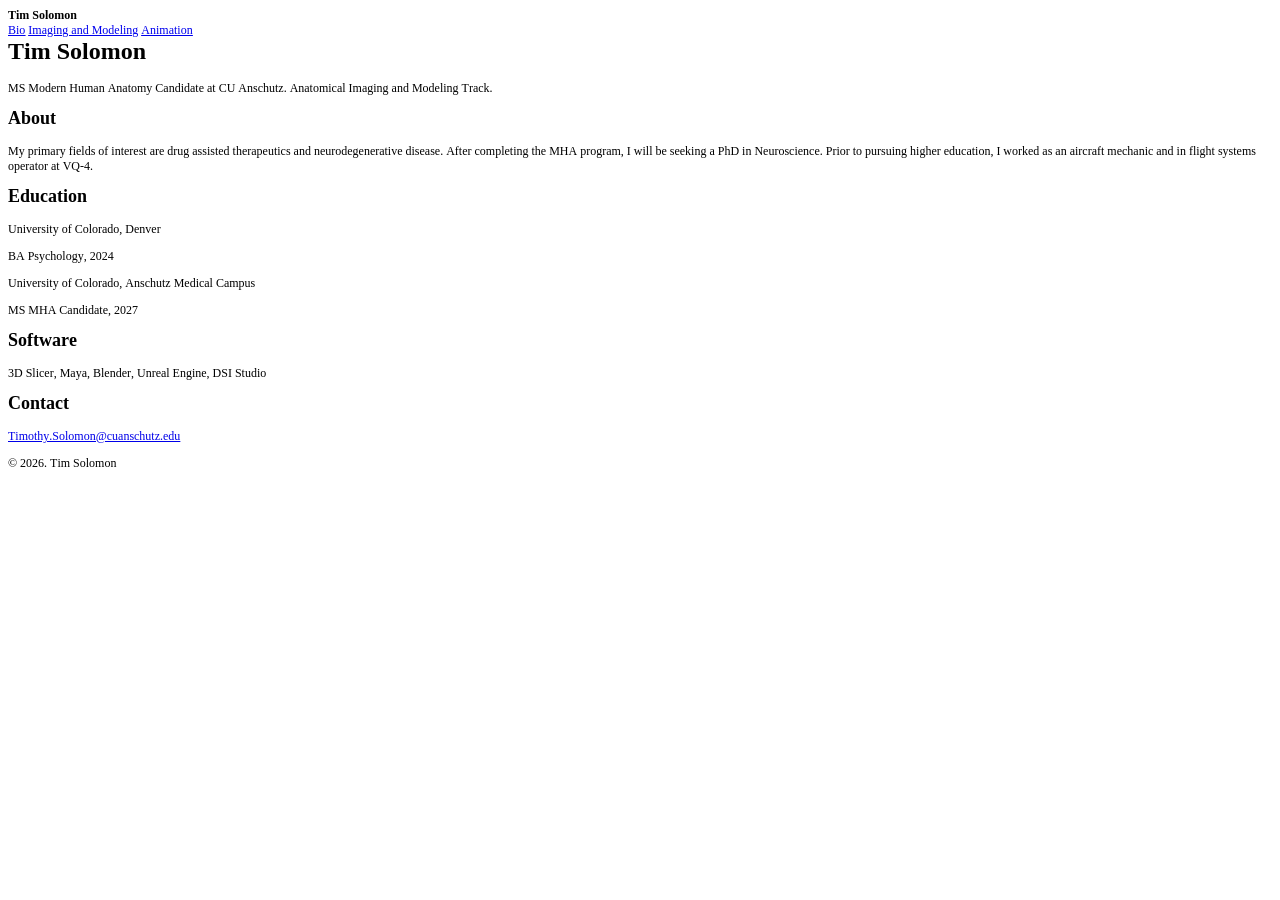
==== index.html @ f6478d27 "Add files via upload" ====
<!DOCTYPE html PUBLIC "-//W3C//DTD HTML 4.01//EN" "http://www.w3.org/TR/html4/strict.dtd">
<html>
<head>
  <meta http-equiv="Content-Type" content="text/html; charset=utf-8">
  <meta http-equiv="Content-Style-Type" content="text/css">
  <title></title>
  <meta name="Generator" content="Cocoa HTML Writer">
  <meta name="CocoaVersion" content="2685.6">
  <style type="text/css">
    p.p1 {margin: 0.0px 0.0px 0.0px 0.0px; font: 12.0px Times; -webkit-text-stroke: #000000}
    p.p2 {margin: 0.0px 0.0px 0.0px 0.0px; font: 12.0px Times; color: #0000e9; -webkit-text-stroke: #0000e9}
    p.p4 {margin: 0.0px 0.0px 12.0px 0.0px; font: 12.0px Times; -webkit-text-stroke: #000000}
    p.p6 {margin: 0.0px 0.0px 12.0px 0.0px; font: 12.0px Times; color: #0000e9; -webkit-text-stroke: #0000e9}
    span.s1 {font-kerning: none}
    span.s2 {text-decoration: underline ; font-kerning: none}
    span.s3 {font-kerning: none; color: #000000; -webkit-text-stroke: 0px #000000}
    span.s4 {text-decoration: underline ; font-kerning: none; -webkit-text-stroke: 0px #0000e9}
  </style>
</head>
<body>
<p class="p1"><span class="s1"><b>Tim Solomon</b><b></b></span></p>
<p class="p2"><span class="s2"><a href="file:///Users/timsolomon/Downloads/index.html">Bio</a></span><span class="s3"> <a href="file:///Users/timsolomon/Downloads/imaging.html"><span class="s4">Imaging and Modeling</span></a> <a href="file:///Users/timsolomon/Downloads/animation.html"><span class="s4">Animation</span></a></span></p>
<h1 style="margin: 0.0px 0.0px 16.1px 0.0px; font: 24.0px Times; -webkit-text-stroke: #000000"><span class="s1"><b>Tim Solomon</b></span></h1>
<p class="p4"><span class="s1">MS Modern Human Anatomy Candidate at CU Anschutz. Anatomical Imaging and Modeling Track.</span></p>
<h2 style="margin: 0.0px 0.0px 14.9px 0.0px; font: 18.0px Times; -webkit-text-stroke: #000000"><span class="s1"><b>About</b></span></h2>
<p class="p4"><span class="s1">My primary fields of interest are drug assisted therapeutics and neurodegenerative disease. After completing the MHA program, I will be seeking a PhD in Neuroscience. Prior to pursuing higher education, I worked as an aircraft mechanic and in flight systems operator at VQ-4.</span></p>
<h2 style="margin: 0.0px 0.0px 14.9px 0.0px; font: 18.0px Times; -webkit-text-stroke: #000000"><span class="s1"><b>Education</b></span></h2>
<p class="p4"><span class="s1">University of Colorado, Denver</span></p>
<p class="p4"><span class="s1">BA Psychology, 2024</span></p>
<p class="p4"><span class="s1">University of Colorado, Anschutz Medical Campus</span></p>
<p class="p4"><span class="s1">MS MHA Candidate, 2027</span></p>
<h2 style="margin: 0.0px 0.0px 14.9px 0.0px; font: 18.0px Times; -webkit-text-stroke: #000000"><span class="s1"><b>Software</b></span></h2>
<p class="p4"><span class="s1">3D Slicer, Maya, Blender, Unreal Engine, DSI Studio</span></p>
<h2 style="margin: 0.0px 0.0px 14.9px 0.0px; font: 18.0px Times; -webkit-text-stroke: #000000"><span class="s1"><b>Contact</b></span></h2>
<p class="p6"><span class="s2">Timothy.Solomon@cuanschutz.edu</span></p>
<p class="p1"><span class="s1">© 2026. Tim Solomon</span></p>
</body>
</html>
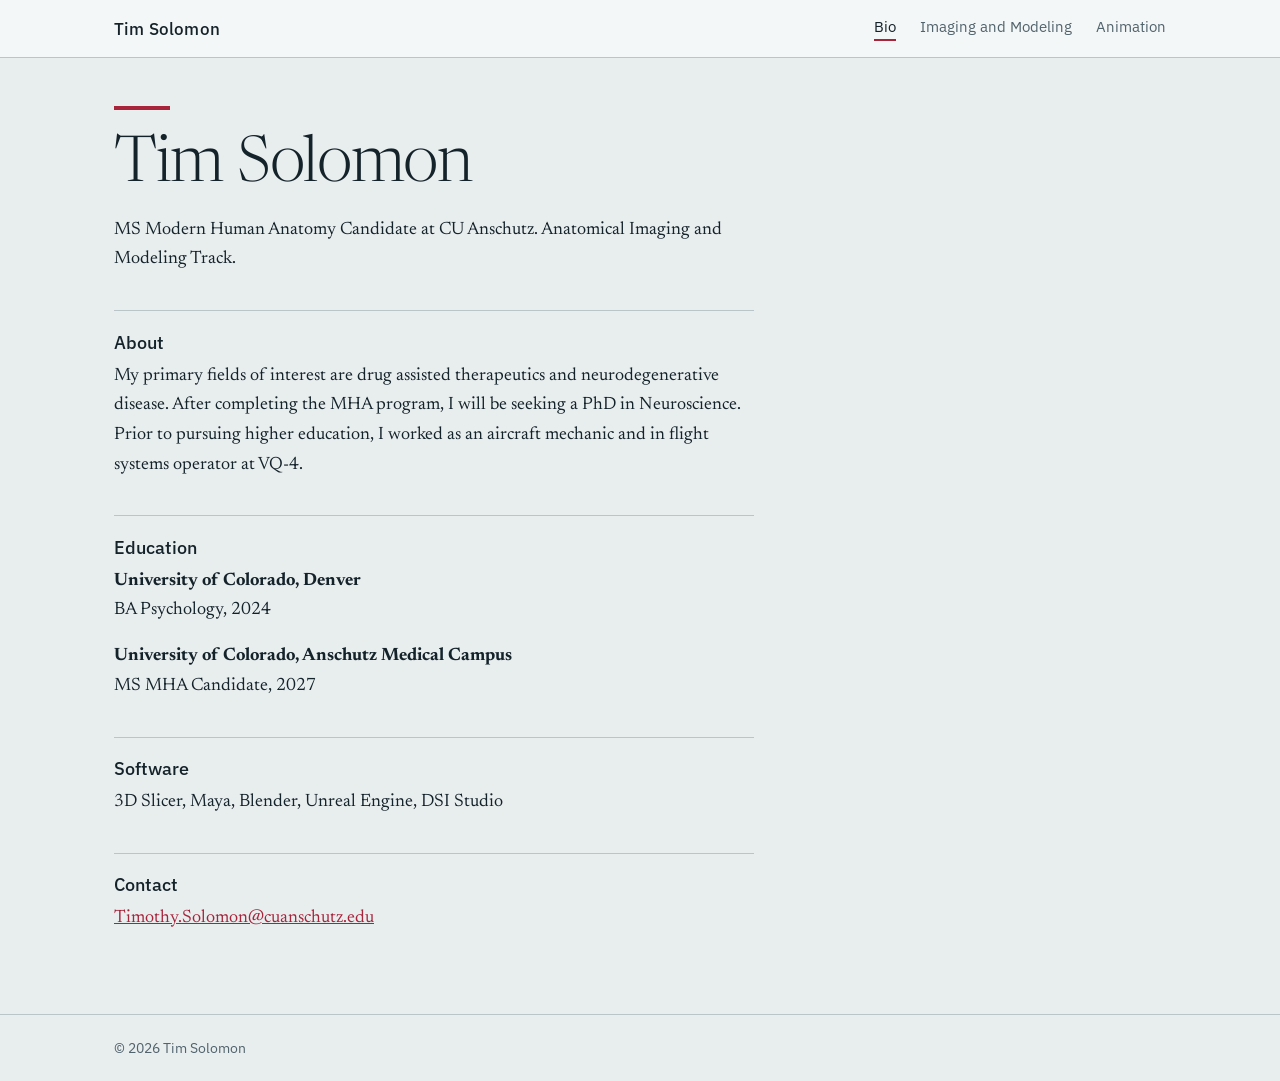
==== commit 73d5e0a7: "Add files via upload" ====
--- a/index.html
+++ b/index.html
@@ -1,38 +1,82 @@
-<!DOCTYPE html PUBLIC "-//W3C//DTD HTML 4.01//EN" "http://www.w3.org/TR/html4/strict.dtd">
-<html>
+<!DOCTYPE html>
+<html lang="en">
 <head>
-  <meta http-equiv="Content-Type" content="text/html; charset=utf-8">
-  <meta http-equiv="Content-Style-Type" content="text/css">
-  <title></title>
-  <meta name="Generator" content="Cocoa HTML Writer">
-  <meta name="CocoaVersion" content="2685.6">
-  <style type="text/css">
-    p.p1 {margin: 0.0px 0.0px 0.0px 0.0px; font: 12.0px Times; -webkit-text-stroke: #000000}
-    p.p2 {margin: 0.0px 0.0px 0.0px 0.0px; font: 12.0px Times; color: #0000e9; -webkit-text-stroke: #0000e9}
-    p.p4 {margin: 0.0px 0.0px 12.0px 0.0px; font: 12.0px Times; -webkit-text-stroke: #000000}
-    p.p6 {margin: 0.0px 0.0px 12.0px 0.0px; font: 12.0px Times; color: #0000e9; -webkit-text-stroke: #0000e9}
-    span.s1 {font-kerning: none}
-    span.s2 {text-decoration: underline ; font-kerning: none}
-    span.s3 {font-kerning: none; color: #000000; -webkit-text-stroke: 0px #000000}
-    span.s4 {text-decoration: underline ; font-kerning: none; -webkit-text-stroke: 0px #0000e9}
-  </style>
+<meta charset="utf-8">
+<meta name="viewport" content="width=device-width, initial-scale=1">
+<title>Bio | Tim Solomon</title>
+<link href="https://fonts.googleapis.com/css2?family=Newsreader:ital,wght@0,300..500;1,300..500&family=IBM+Plex+Sans:wght@400;500&display=swap" rel="stylesheet">
+<style>
+:root{--bg:#E8EDEE;--ink:#14222A;--mute:#51636C;--rule:#B9C5C9;--accent:#A8243B;--card:#F4F7F7;
+--serif:"Newsreader",Georgia,serif;--sans:"IBM Plex Sans",system-ui,sans-serif}
+@media (prefers-color-scheme:dark){:root{--bg:#0F1A20;--ink:#E6EEF0;--mute:#93A5AD;--rule:#2B3E48;--accent:#E0566D;--card:#15232B}}
+*{box-sizing:border-box}
+body{margin:0;background:var(--bg);color:var(--ink);font:400 1.125rem/1.65 var(--serif)}
+a{color:var(--accent)}
+:focus-visible{outline:2px solid var(--accent);outline-offset:3px}
+.wrap{max-width:1100px;margin:0 auto;padding:0 1.5rem}
+header{border-bottom:1px solid var(--rule)}
+header .wrap{display:flex;justify-content:space-between;align-items:center;flex-wrap:wrap;gap:.5rem 2rem;padding-top:1rem;padding-bottom:1rem}
+header strong{font:500 1rem var(--sans)}
+nav{display:flex;gap:1.5rem;font:400 .95rem var(--sans)}
+nav a{color:var(--mute);text-decoration:none;padding-bottom:.2rem}
+nav a:hover{color:var(--ink)}
+nav a[aria-current]{color:var(--ink);border-bottom:2px solid var(--accent)}
+main{padding:3rem 0 4rem}
+h1{font:300 clamp(2.4rem,6vw,4rem)/1.05 var(--serif);letter-spacing:-.02em;margin:0 0 1rem}
+h2{font:500 1.1rem var(--sans);margin:2.5rem 0 .5rem}
+p{margin:0 0 1rem}
+.text{max-width:40rem}
+.sub{color:var(--mute);margin-bottom:2rem}
+.gallery{display:grid;grid-template-columns:repeat(auto-fill,minmax(260px,1fr));gap:1.25rem}
+.gallery figure{margin:0}
+.gallery img{display:block;width:100%;height:auto;background:var(--card);border:1px solid var(--rule)}
+.gallery figcaption{font-size:.95rem;color:var(--mute);padding-top:.4rem}
+.videos{display:grid;grid-template-columns:repeat(auto-fit,minmax(min(100%,420px),1fr));gap:1.5rem}
+.frame{aspect-ratio:16/9;background:#000}
+.frame iframe{width:100%;height:100%;border:0;display:block}
+.videos p{font-size:.95rem;color:var(--mute);margin:.4rem 0 0}
+footer{border-top:1px solid var(--rule);padding:1.5rem 0;font:400 .85rem var(--sans);color:var(--mute)}
+/* visual touches */
+header{background:var(--card)}
+header strong{font-size:1.05rem;letter-spacing:.01em}
+h1::before{content:"";display:block;width:3.5rem;height:4px;background:var(--accent);margin-bottom:1.4rem}
+h2{border-top:1px solid var(--rule);padding-top:1.2rem;margin-top:2.2rem}
+.gallery a{display:block;overflow:hidden;background:var(--card)}
+.gallery img{transition:transform .35s ease}
+.gallery a:hover img{transform:scale(1.03)}
+.frame{border:1px solid var(--rule)}
+.videos>div{background:var(--card);padding:.75rem .75rem 1rem;border:1px solid var(--rule)}
+.videos .frame{border:0}
+.sub{font-size:1.2rem}
+</style>
 </head>
 <body>
-<p class="p1"><span class="s1"><b>Tim Solomon</b><b></b></span></p>
-<p class="p2"><span class="s2"><a href="file:///Users/timsolomon/Downloads/index.html">Bio</a></span><span class="s3"> <a href="file:///Users/timsolomon/Downloads/imaging.html"><span class="s4">Imaging and Modeling</span></a> <a href="file:///Users/timsolomon/Downloads/animation.html"><span class="s4">Animation</span></a></span></p>
-<h1 style="margin: 0.0px 0.0px 16.1px 0.0px; font: 24.0px Times; -webkit-text-stroke: #000000"><span class="s1"><b>Tim Solomon</b></span></h1>
-<p class="p4"><span class="s1">MS Modern Human Anatomy Candidate at CU Anschutz. Anatomical Imaging and Modeling Track.</span></p>
-<h2 style="margin: 0.0px 0.0px 14.9px 0.0px; font: 18.0px Times; -webkit-text-stroke: #000000"><span class="s1"><b>About</b></span></h2>
-<p class="p4"><span class="s1">My primary fields of interest are drug assisted therapeutics and neurodegenerative disease. After completing the MHA program, I will be seeking a PhD in Neuroscience. Prior to pursuing higher education, I worked as an aircraft mechanic and in flight systems operator at VQ-4.</span></p>
-<h2 style="margin: 0.0px 0.0px 14.9px 0.0px; font: 18.0px Times; -webkit-text-stroke: #000000"><span class="s1"><b>Education</b></span></h2>
-<p class="p4"><span class="s1">University of Colorado, Denver</span></p>
-<p class="p4"><span class="s1">BA Psychology, 2024</span></p>
-<p class="p4"><span class="s1">University of Colorado, Anschutz Medical Campus</span></p>
-<p class="p4"><span class="s1">MS MHA Candidate, 2027</span></p>
-<h2 style="margin: 0.0px 0.0px 14.9px 0.0px; font: 18.0px Times; -webkit-text-stroke: #000000"><span class="s1"><b>Software</b></span></h2>
-<p class="p4"><span class="s1">3D Slicer, Maya, Blender, Unreal Engine, DSI Studio</span></p>
-<h2 style="margin: 0.0px 0.0px 14.9px 0.0px; font: 18.0px Times; -webkit-text-stroke: #000000"><span class="s1"><b>Contact</b></span></h2>
-<p class="p6"><span class="s2">Timothy.Solomon@cuanschutz.edu</span></p>
-<p class="p1"><span class="s1">© 2026. Tim Solomon</span></p>
-</body>
-</html>
+<header><div class="wrap">
+  <strong>Tim Solomon</strong>
+  <nav>
+    <a href="index.html" aria-current="page">Bio</a>
+    <a href="imaging.html">Imaging and Modeling</a>
+    <a href="animation.html">Animation</a>
+  </nav>
+</div></header>
+<main><div class="wrap">
+<h1>Tim Solomon</h1>
+<div class="text">
+  <p>MS Modern Human Anatomy Candidate at CU Anschutz. Anatomical Imaging and Modeling Track.</p>
+
+  <h2>About</h2>
+  <p>My primary fields of interest are drug assisted therapeutics and neurodegenerative disease. After completing the MHA program, I will be seeking a PhD in Neuroscience. Prior to pursuing higher education, I worked as an aircraft mechanic and in flight systems operator at VQ-4.</p>
+
+  <h2>Education</h2>
+  <p><strong>University of Colorado, Denver</strong><br>BA Psychology, 2024</p>
+  <p><strong>University of Colorado, Anschutz Medical Campus</strong><br>MS MHA Candidate, 2027</p>
+
+  <h2>Software</h2>
+  <p>3D Slicer, Maya, Blender, Unreal Engine, DSI Studio</p>
+
+  <h2>Contact</h2>
+  <p><a href="mailto:Timothy.Solomon@cuanschutz.edu">Timothy.Solomon@cuanschutz.edu</a></p>
+</div>
+</div></main>
+<footer><div class="wrap">&copy; 2026 Tim Solomon</div></footer>
+</body></html>
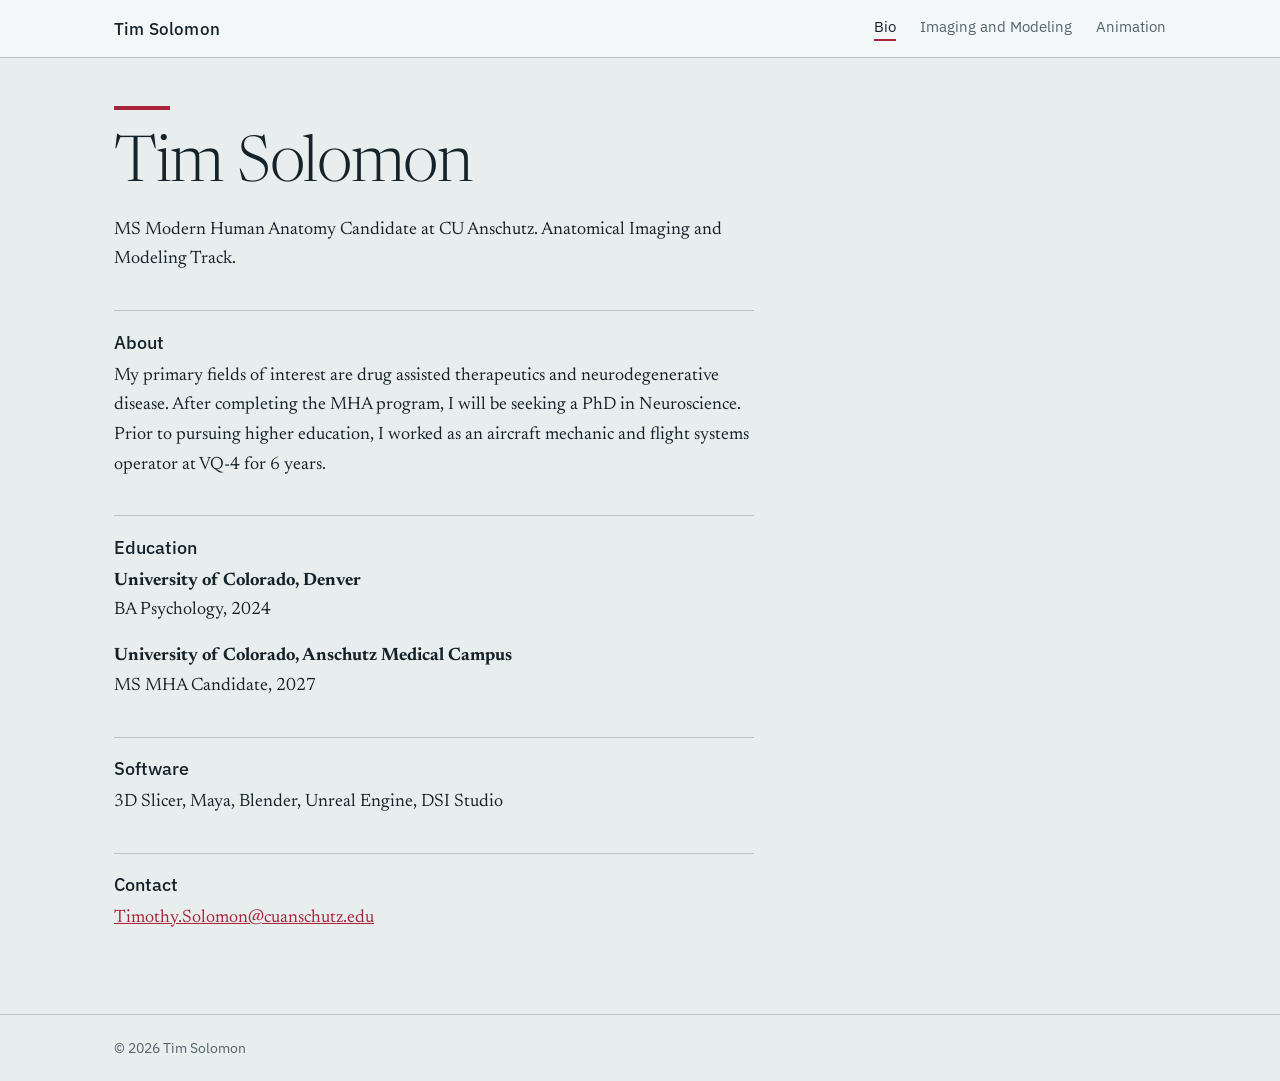
==== commit 97dc62ec: "Update experience description in index.html" ====
--- a/index.html
+++ b/index.html
@@ -65,7 +65,7 @@
   <p>MS Modern Human Anatomy Candidate at CU Anschutz. Anatomical Imaging and Modeling Track.</p>
 
   <h2>About</h2>
-  <p>My primary fields of interest are drug assisted therapeutics and neurodegenerative disease. After completing the MHA program, I will be seeking a PhD in Neuroscience. Prior to pursuing higher education, I worked as an aircraft mechanic and in flight systems operator at VQ-4.</p>
+  <p>My primary fields of interest are drug assisted therapeutics and neurodegenerative disease. After completing the MHA program, I will be seeking a PhD in Neuroscience. Prior to pursuing higher education, I worked as an aircraft mechanic and flight systems operator at VQ-4 for 6 years.</p>
 
   <h2>Education</h2>
   <p><strong>University of Colorado, Denver</strong><br>BA Psychology, 2024</p>
